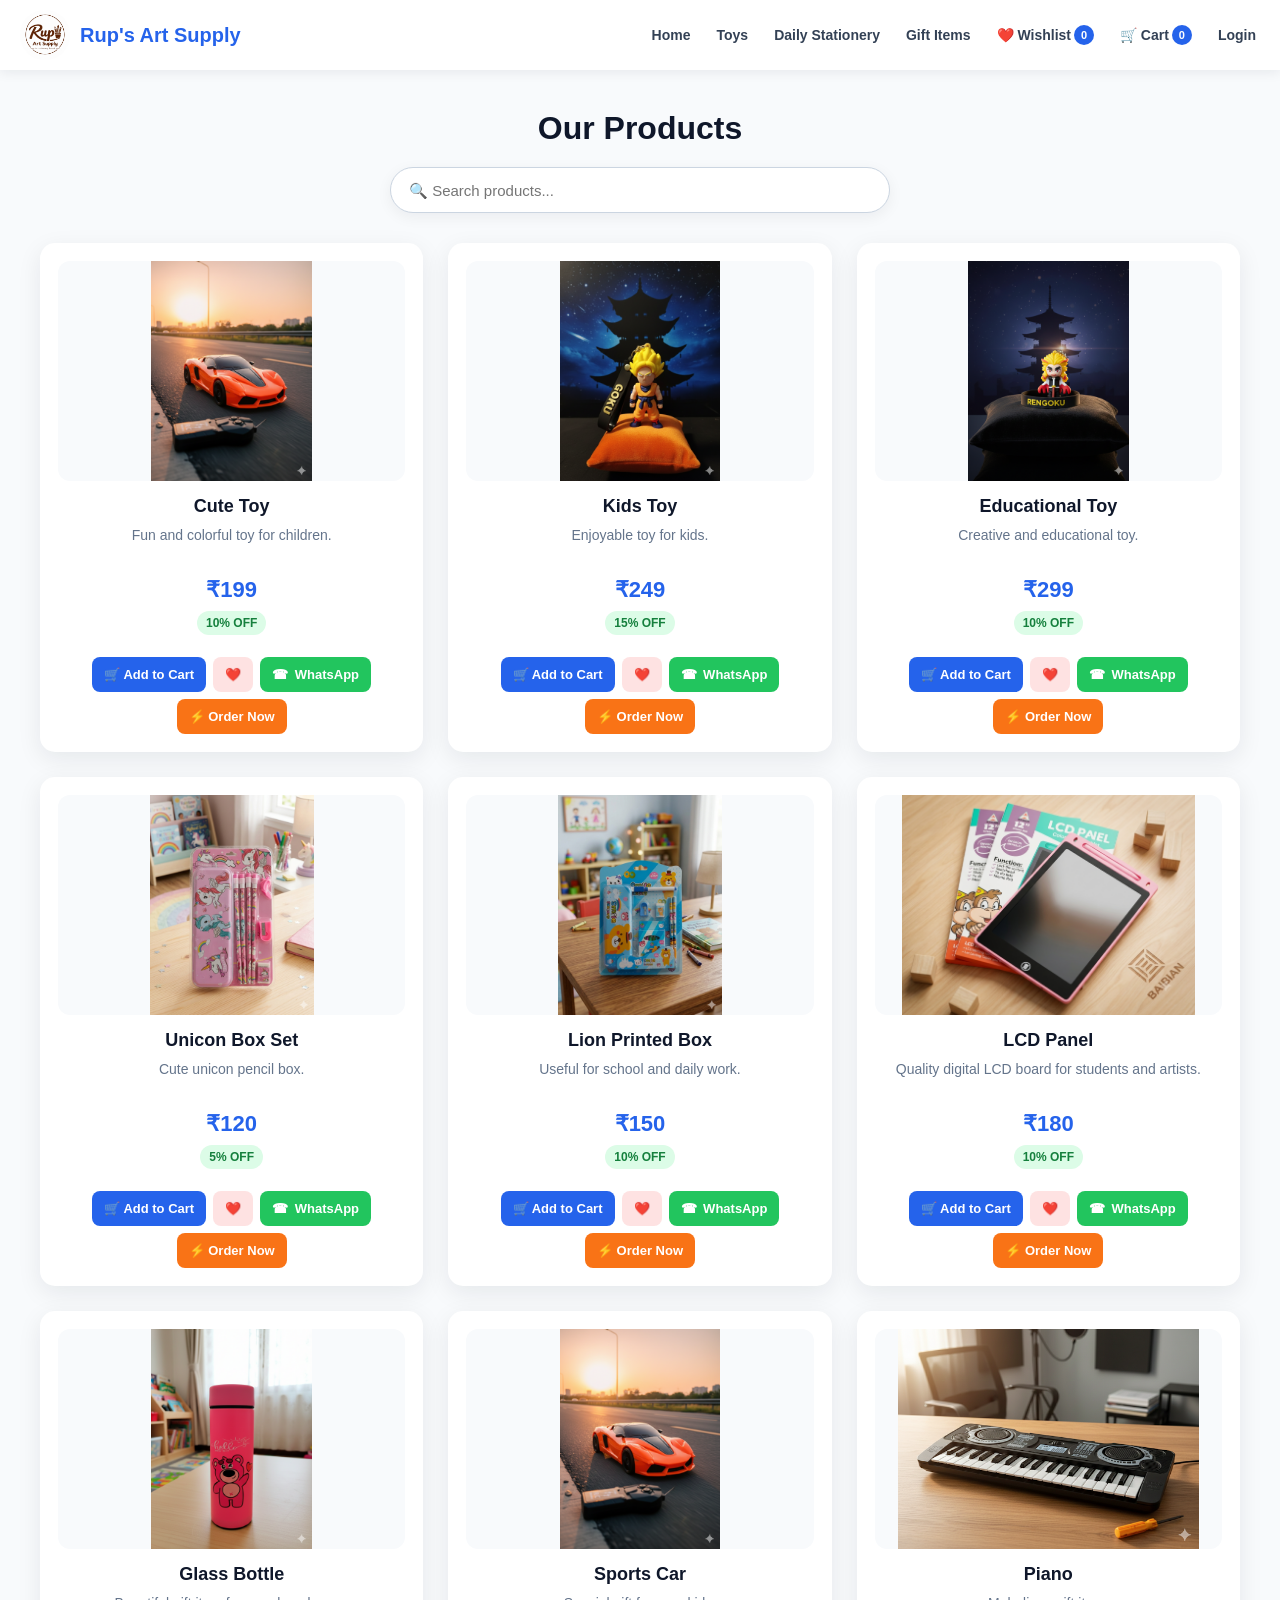
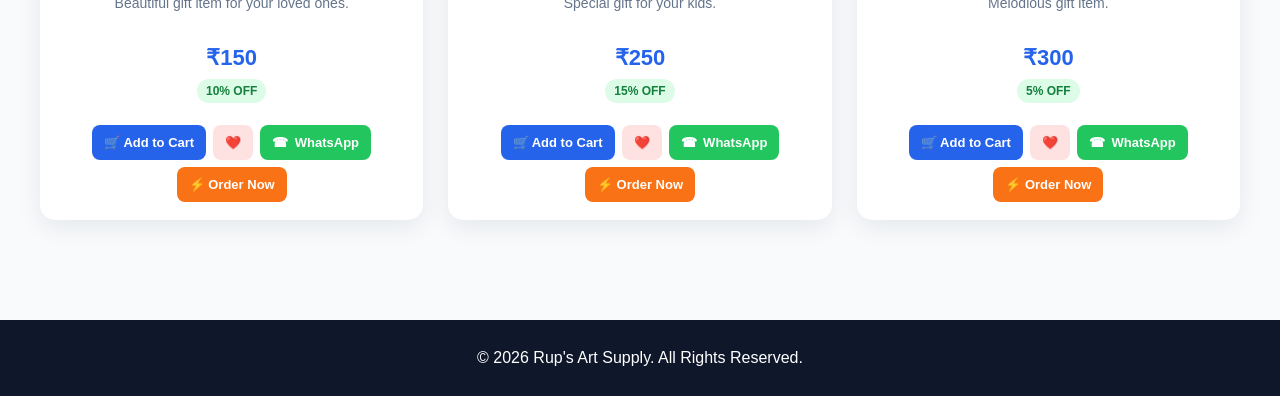
==== products.html @ 2d775015 "Initial website" ====
<!DOCTYPE html>
<html lang="en">

<head>

    <meta charset="UTF-8">

    <meta name="viewport"
          content="width=device-width, initial-scale=1.0">

    <title>Products - Rup's Art Supply</title>

    <link rel="stylesheet" href="style.css">

</head>


<body>


    <!-- ================= HEADER ================= -->

    <header class="header">

        <div class="logo-area">

            <img
                src="images/logo.jpeg"
                alt="Rup's Art Supply Logo"
            >

            <h2>Rup's Art Supply</h2>

        </div>


        <nav class="main-navigation">

            <a href="index.html">
                Home
            </a>

            <a href="products.html?category=toys">
                Toys
            </a>

            <a href="products.html?category=stationery">
                Daily Stationery
            </a>

            <a href="products.html?category=gifts">
                Gift Items
            </a>

            <a href="wishlist.html">
                ❤️ Wishlist
                <span id="wishlistCount">0</span>
            </a>

            <a href="cart.html">
                🛒 Cart
                <span id="cartCount">0</span>
            </a>

            <a href="login.html">
                Login
            </a>

        </nav>

    </header>



    <!-- ================= PRODUCTS PAGE ================= -->

    <main class="products-page">


        <!-- ================= TITLE ================= -->

        <div class="products-page-heading">

            <h1 id="pageTitle">
                Our Products
            </h1>


            <!-- ================= SEARCH ================= -->

            <div class="search-box">

                <input
                    type="text"
                    id="searchInput"
                    placeholder="🔍 Search products..."
                    autocomplete="off"
                >

            </div>

        </div>



        <!-- ================= PRODUCT GRID ================= -->

        <div
            id="productContainer"
            class="product-grid"
        >

            <!-- Products will be added by JavaScript -->

        </div>


    </main>



    <!-- ================= FOOTER ================= -->

    <footer>

        <p>
            © 2026 Rup's Art Supply.
            All Rights Reserved.
        </p>

    </footer>



    <!-- ================= JAVASCRIPT ================= -->

    <script src="script.js"></script>

</body>

</html>
---- style.css ----
/* =====================================================
   RUP'S ART SUPPLY
   COMPLETE RESPONSIVE STYLE.CSS
   ===================================================== */


/* =====================================================
   BASIC
   ===================================================== */

* {
    margin: 0;
    padding: 0;
    box-sizing: border-box;
}

html {
    width: 100%;
    min-height: 100%;
    scroll-behavior: smooth;
    overflow-x: hidden;
}

body {
    width: 100%;
    min-height: 100vh;

    margin: 0;
    padding: 0;

    font-family: Arial, Helvetica, sans-serif;

    background: #f8fafc;

    color: #0f172a;

    overflow-x: hidden;

    opacity: 1;

    transition:
        opacity 0.35s ease,
        transform 0.35s ease;
}


/* =====================================================
   PAGE LOADING
   ===================================================== */

body.page-loaded {
    opacity: 1;
    transform: translateY(0);
}


/* =====================================================
   LINKS
   ===================================================== */

a {
    text-decoration: none;
    color: inherit;
}


/* =====================================================
   HEADER
   ===================================================== */

.header {
    width: 100%;

    min-height: 70px;

    padding: 10px 20px;

    background: #ffffff;

    display: flex;

    align-items: center;

    justify-content: space-between;

    gap: 20px;

    position: sticky;

    top: 0;

    z-index: 1000;

    box-shadow: 0 2px 12px rgba(15, 23, 42, 0.08);
}


/* =====================================================
   LOGO AREA
   ===================================================== */

.logo-area {
    display: flex;

    align-items: center;

    gap: 10px;

    flex-shrink: 0;
}

.logo-area img {
    width: 50px;

    height: 50px;

    object-fit: cover;

    border-radius: 50%;
}

.logo-area h2 {
    font-size: 20px;

    color: #2563eb;

    white-space: nowrap;
}


/* =====================================================
   MAIN NAVIGATION
   ===================================================== */

.header nav,
.main-navigation {
    display: flex;

    flex-direction: row;

    flex-wrap: nowrap;

    align-items: center;

    justify-content: flex-end;

    gap: 18px;

    white-space: nowrap;

    overflow-x: auto;

    overflow-y: hidden;

    max-width: 100%;

    scrollbar-width: none;

    -webkit-overflow-scrolling: touch;
}

.header nav::-webkit-scrollbar,
.main-navigation::-webkit-scrollbar {
    display: none;
}

.header nav a,
.main-navigation a {
    flex: 0 0 auto;

    display: inline-flex;

    align-items: center;

    justify-content: center;

    padding: 8px 4px;

    font-size: 14px;

    font-weight: 600;

    color: #334155;

    transition:
        color 0.2s ease,
        transform 0.2s ease;
}

.header nav a:hover,
.main-navigation a:hover {
    color: #2563eb;

    transform: translateY(-1px);
}


/* =====================================================
   COUNTERS
   ===================================================== */

#cartCount,
#wishlistCount {
    display: inline-flex;

    align-items: center;

    justify-content: center;

    min-width: 20px;

    height: 20px;

    padding: 0 5px;

    margin-left: 3px;

    border-radius: 20px;

    background: #2563eb;

    color: #ffffff;

    font-size: 11px;

    font-weight: bold;
}


/* =====================================================
   HERO
   ===================================================== */

.hero {
    width: 100%;

    height: 520px;

    position: relative;

    overflow: hidden;

    background: #dbeafe;
}

.hero-video {
    position: absolute;

    inset: 0;

    width: 100%;

    height: 100%;

    object-fit: cover;

    z-index: 1;
}

.hero-overlay {
    position: absolute;

    inset: 0;

    background: rgba(15, 23, 42, 0.38);

    z-index: 2;
}

.hero-content {
    position: absolute;

    inset: 0;

    z-index: 3;

    display: flex;

    flex-direction: column;

    align-items: center;

    justify-content: center;

    text-align: center;

    padding: 20px;
}

.hero-content p {
    color: #ffffff;

    font-size: 28px;

    font-weight: bold;

    margin-bottom: 20px;

    text-shadow: 0 2px 8px rgba(0, 0, 0, 0.3);
}

.hero-button {
    display: inline-flex;

    align-items: center;

    justify-content: center;

    padding: 12px 24px;

    background: #2563eb;

    color: #ffffff;

    border-radius: 8px;

    font-weight: bold;

    transition: 0.2s ease;
}

.hero-button:hover {
    background: #1d4ed8;

    transform: translateY(-2px);
}


/* =====================================================
   CATEGORY SECTION
   ===================================================== */

.categories {
    width: 100%;

    padding: 55px 20px;
}

.categories > h2 {
    text-align: center;

    margin-bottom: 30px;

    color: #0f172a;
}

.category-container {
    width: 100%;

    max-width: 1100px;

    margin: 0 auto;

    display: grid;

    grid-template-columns: repeat(3, 1fr);

    gap: 25px;
}

.category-card {
    background: #ffffff;

    border-radius: 15px;

    padding: 20px;

    text-align: center;

    box-shadow: 0 7px 25px rgba(15, 23, 42, 0.08);

    transition:
        transform 0.25s ease,
        box-shadow 0.25s ease;
}

.category-card:hover {
    transform: translateY(-5px);

    box-shadow: 0 12px 30px rgba(15, 23, 42, 0.12);
}

.category-card img {
    width: 100%;

    height: 190px;

    object-fit: contain;

    margin-bottom: 15px;
}

.category-card h3 {
    margin-bottom: 10px;
}

.category-card p {
    color: #64748b;

    margin-bottom: 15px;

    line-height: 1.5;
}

.category-button {
    display: inline-block;

    padding: 10px 18px;

    background: #2563eb;

    color: #ffffff;

    border-radius: 8px;

    font-weight: bold;
}


/* =====================================================
   PRODUCT SECTION
   ===================================================== */

.products-section {
    width: 100%;

    padding: 40px 20px;
}

.products-section h1,
.products-section h2 {
    text-align: center;

    margin-bottom: 25px;
}

#productContainer,
.product-container {
    width: 100%;

    max-width: 1200px;

    margin: 0 auto;

    display: grid;

    grid-template-columns: repeat(3, minmax(0, 1fr));

    gap: 25px;
}


/* =====================================================
   PRODUCT CARD
   ===================================================== */

.product-card {
    min-width: 0;

    background: #ffffff;

    padding: 18px;

    border-radius: 15px;

    box-shadow: 0 7px 25px rgba(15, 23, 42, 0.08);

    text-align: center;

    cursor: pointer;

    transition:
        transform 0.25s ease,
        box-shadow 0.25s ease;
}

.product-card:hover {
    transform: translateY(-5px);

    box-shadow: 0 12px 30px rgba(15, 23, 42, 0.13);
}

.product-image-box {
    width: 100%;

    height: 220px;

    display: flex;

    align-items: center;

    justify-content: center;

    overflow: hidden;

    border-radius: 12px;

    background: #f8fafc;

    margin-bottom: 15px;
}

.product-image-box img {
    width: 100%;

    height: 100%;

    object-fit: contain;

    transition: transform 0.25s ease;
}

.product-card:hover .product-image-box img {
    transform: scale(1.04);
}

.product-card h3 {
    font-size: 18px;

    margin-bottom: 8px;
}

.product-description {
    color: #64748b;

    font-size: 14px;

    line-height: 1.5;

    min-height: 42px;

    margin-bottom: 10px;
}

.product-price {
    color: #2563eb;

    font-size: 22px;

    font-weight: bold;

    margin-bottom: 8px;
}

.discount {
    display: inline-block;

    padding: 5px 9px;

    background: #dcfce7;

    color: #15803d;

    border-radius: 20px;

    font-size: 12px;

    font-weight: bold;

    margin-bottom: 12px;
}


/* =====================================================
   PRODUCT BUTTONS
   ===================================================== */

.product-buttons {
    display: flex;

    flex-wrap: wrap;

    justify-content: center;

    gap: 7px;

    margin-top: 10px;
}

.product-buttons button,
.details-buttons button {
    border: none;

    border-radius: 8px;

    padding: 10px 12px;

    font-size: 13px;

    font-weight: bold;

    cursor: pointer;

    transition:
        transform 0.2s ease,
        box-shadow 0.2s ease;
}

.product-buttons button:hover,
.details-buttons button:hover {
    transform: translateY(-2px);

    box-shadow: 0 5px 15px rgba(15, 23, 42, 0.12);
}


/* =====================================================
   BUTTON TYPES
   ===================================================== */

.cart-button {
    background: #2563eb;

    color: #ffffff;
}

.wishlist-button {
    background: #fee2e2;

    color: #dc2626;
}

.whatsapp-button {
    background: #22c55e;

    color: #ffffff;
}

.order-button {
    background: #f97316;

    color: #ffffff;
}

.remove-button {
    background: #ef4444;

    color: #ffffff;

    border: none;

    border-radius: 8px;

    padding: 9px 12px;

    cursor: pointer;
}

.whatsapp-icon {
    margin-right: 3px;
}


/* =====================================================
   PRODUCT DETAILS
   ===================================================== */

#productDetails {
    width: 92%;

    max-width: 1100px;

    margin: 40px auto;

    padding: 30px;

    background: #ffffff;

    border-radius: 18px;

    box-shadow: 0 8px 30px rgba(15, 23, 42, 0.08);

    display: grid;

    grid-template-columns: 1fr 1fr;

    gap: 35px;

    align-items: center;
}

.details-image {
    width: 100%;

    height: 400px;

    display: flex;

    align-items: center;

    justify-content: center;

    background: #f8fafc;

    border-radius: 15px;

    overflow: hidden;
}

.details-image img {
    width: 100%;

    height: 100%;

    object-fit: contain;
}

.details-info h1 {
    font-size: 32px;

    margin-bottom: 15px;
}

.details-price {
    color: #2563eb;

    font-size: 28px;

    font-weight: bold;

    margin-bottom: 10px;
}

.details-description {
    color: #64748b;

    line-height: 1.7;

    margin: 20px 0;
}

.details-buttons {
    display: flex;

    flex-wrap: wrap;

    gap: 8px;
}

.large-order-button {
    padding: 12px 20px !important;
}


/* =====================================================
   ORDER NOW SECTION
   ===================================================== */

#orderSection {
    width: 92%;

    max-width: 700px;

    margin: 35px auto 60px;

    padding: 30px;

    background: #ffffff;

    border: 1px solid #e2e8f0;

    border-radius: 18px;

    box-shadow: 0 10px 35px rgba(15, 23, 42, 0.10);

    position: relative;

    overflow: hidden;

    scroll-margin-top: 100px;
}

#orderSection h2 {
    color: #2563eb;

    font-size: 26px;

    margin: 0 0 22px;

    text-align: center;
}

#orderSection h3 {
    font-size: 20px;

    color: #0f172a;

    margin: 0 0 10px;

    text-align: center;
}

#orderSection p {
    color: #475569;

    margin: 0 0 14px;

    line-height: 1.5;
}

#orderProductPrice {
    display: block;

    text-align: center;

    font-size: 24px;

    font-weight: 700;

    color: #2563eb;

    margin: 10px 0 18px;
}

#orderSection input,
#orderSection textarea {
    width: 100%;

    padding: 13px 14px;

    margin: 0 0 14px;

    border: 1px solid #cbd5e1;

    border-radius: 9px;

    outline: none;

    background: #ffffff;

    font-family: inherit;

    font-size: 15px;

    display: block;

    transition:
        border-color 0.2s ease,
        box-shadow 0.2s ease;
}

#orderSection input:focus,
#orderSection textarea:focus {
    border-color: #2563eb;

    box-shadow: 0 0 0 3px rgba(37, 99, 235, 0.10);
}

#orderSection textarea {
    min-height: 110px;

    resize: vertical;
}

#orderQuantity {
    width: 90px !important;

    max-width: 90px;

    text-align: center;

    margin: 0 auto 18px !important;

    font-weight: bold;
}

#orderTotal {
    display: block;

    text-align: center;

    font-size: 26px;

    font-weight: 700;

    color: #16a34a;

    margin: 15px 0 22px;
}

#orderSection button {
    min-height: 44px;

    padding: 12px 18px;

    border: none;

    border-radius: 9px;

    font-size: 14px;

    font-weight: 700;

    margin: 5px;

    cursor: pointer;

    transition:
        transform 0.2s ease,
        box-shadow 0.2s ease,
        opacity 0.2s ease;
}

#orderSection button:hover {
    transform: translateY(-2px);

    box-shadow: 0 5px 15px rgba(15, 23, 42, 0.12);
}

#orderSection button:active {
    transform: scale(0.97);
}


/* =====================================================
   CART
   ===================================================== */

#cartContainer {
    width: 92%;

    max-width: 1000px;

    margin: 30px auto;
}

.cart-item {
    display: flex;

    align-items: center;

    gap: 20px;

    background: #ffffff;

    padding: 18px;

    margin-bottom: 15px;

    border-radius: 14px;

    box-shadow: 0 5px 20px rgba(15, 23, 42, 0.07);
}

.cart-item img {
    width: 130px;

    height: 130px;

    object-fit: contain;

    background: #f8fafc;

    border-radius: 10px;
}

.cart-info {
    flex: 1;
}

.cart-info h3 {
    margin-bottom: 8px;
}

.quantity-controls {
    display: flex;

    align-items: center;

    gap: 10px;

    margin: 10px 0;
}

.quantity-controls button {
    width: 34px;

    height: 34px;

    border: none;

    border-radius: 7px;

    background: #2563eb;

    color: #ffffff;

    font-size: 20px;

    cursor: pointer;
}

.quantity-controls span {
    font-weight: bold;
}

#cartTotal {
    text-align: center;

    font-size: 28px;

    font-weight: bold;

    color: #16a34a;

    margin: 25px;
}


/* =====================================================
   WISHLIST
   ===================================================== */

#wishlistContainer {
    width: 92%;

    max-width: 1200px;

    margin: 30px auto;

    display: grid;

    grid-template-columns: repeat(3, minmax(0, 1fr));

    gap: 25px;
}


/* =====================================================
   EMPTY MESSAGE
   ===================================================== */

.empty-message,
.no-products {
    text-align: center;

    padding: 40px;

    color: #64748b;

    font-size: 18px;
}


/* =====================================================
   ENQUIRY
   ===================================================== */

.enquiry {
    width: 92%;

    max-width: 800px;

    margin: 30px auto 50px;

    padding: 35px;

    text-align: center;

    background: #ffffff;

    border-radius: 15px;

    box-shadow: 0 7px 25px rgba(15, 23, 42, 0.08);
}

.enquiry h2 {
    margin-bottom: 10px;
}

.enquiry p {
    color: #64748b;

    margin-bottom: 20px;
}

.enquiry-button {
    display: inline-block;

    padding: 11px 20px;

    background: #2563eb;

    color: #ffffff;

    border-radius: 8px;

    font-weight: bold;
}


/* =====================================================
   LOGIN
   ===================================================== */

#loginForm {
    width: 92%;

    max-width: 450px;

    margin: 50px auto;

    padding: 30px;

    background: #ffffff;

    border-radius: 16px;

    box-shadow: 0 8px 30px rgba(15, 23, 42, 0.08);
}

#loginForm input {
    width: 100%;

    padding: 13px;

    margin-bottom: 15px;

    border: 1px solid #cbd5e1;

    border-radius: 8px;

    font-size: 15px;
}

#loginForm button {
    width: 100%;

    padding: 13px;

    border: none;

    border-radius: 8px;

    background: #2563eb;

    color: #ffffff;

    font-weight: bold;

    cursor: pointer;
}


/* =====================================================
   FOOTER
   ===================================================== */

footer {
    width: 100%;

    margin-top: 40px;

    padding: 25px 15px;

    background: #0f172a;

    color: #ffffff;

    text-align: center;

    line-height: 1.6;
}


/* =====================================================
   PAGE TRANSITION
   ===================================================== */

#pageTransition {
    position: fixed;

    inset: 0;

    background: #ffffff;

    z-index: 99999;

    pointer-events: none;

    opacity: 0;

    transform: translateY(100%);

    transition:
        opacity 0.35s ease,
        transform 0.35s ease;
}

#pageTransition.active {
    opacity: 1;

    transform: translateY(0);
}


/* =====================================================
   MOBILE
   ===================================================== */

@media (max-width: 768px) {

    .header {
        min-height: auto;

        padding: 9px 10px;

        display: flex;

        flex-direction: column;

        align-items: stretch;

        gap: 8px;

        position: sticky;

        top: 0;
    }


    .logo-area {
        justify-content: center;
    }


    .logo-area img {
        width: 43px;

        height: 43px;
    }


    .logo-area h2 {
        font-size: 18px;
    }


    /* IMPORTANT:
       MOBILE NAVIGATION STAYS HORIZONTAL
    */

    .header nav,
    .main-navigation {
        width: 100%;

        display: flex;

        flex-direction: row;

        flex-wrap: nowrap;

        justify-content: flex-start;

        align-items: center;

        gap: 16px;

        overflow-x: auto;

        overflow-y: hidden;

        padding: 4px 2px 7px;

        white-space: nowrap;

        scrollbar-width: none;
    }


    .header nav a,
    .main-navigation a {
        flex: 0 0 auto;

        font-size: 13px;

        padding: 5px 0;
    }


    .hero {
        height: 300px;
    }


    .hero-content {
        padding: 15px;
    }


    .hero-content p {
        font-size: 21px;

        margin-bottom: 15px;
    }


    .categories {
        padding: 35px 12px;
    }


    .category-container {
        grid-template-columns: 1fr;

        gap: 18px;
    }


    .category-card img {
        height: 170px;
    }


    #productContainer,
    .product-container {
        grid-template-columns: repeat(2, minmax(0, 1fr));

        gap: 12px;

        padding: 0 4px;
    }


    .products-section {
        padding: 30px 8px;
    }


    .product-card {
        padding: 11px;

        border-radius: 12px;
    }


    .product-image-box {
        height: 155px;
    }


    .product-card h3 {
        font-size: 15px;
    }


    .product-description {
        font-size: 12px;

        min-height: auto;
    }


    .product-price {
        font-size: 19px;
    }


    .product-buttons {
        flex-direction: column;

        gap: 5px;
    }


    .product-buttons button {
        width: 100%;

        font-size: 12px;

        padding: 9px 6px;
    }


    #productDetails {
        width: calc(100% - 20px);

        margin: 25px auto;

        padding: 18px;

        grid-template-columns: 1fr;

        gap: 20px;
    }


    .details-image {
        height: 280px;
    }


    .details-info h1 {
        font-size: 25px;

        text-align: center;
    }


    .details-price {
        text-align: center;

        font-size: 24px;
    }


    .details-description {
        text-align: center;
    }


    .details-buttons {
        flex-direction: column;

        gap: 7px;
    }


    .details-buttons button {
        width: 100%;
    }


    /* ORDER SECTION */

    #orderSection {
        width: calc(100% - 24px);

        max-width: none;

        margin: 25px auto 40px;

        padding: 20px 16px;

        border-radius: 14px;

        scroll-margin-top: 85px;
    }


    #orderSection h2 {
        font-size: 22px;

        margin-bottom: 18px;
    }


    #orderSection h3 {
        font-size: 18px;
    }


    #orderProductPrice {
        font-size: 22px;

        margin-bottom: 15px;
    }


    #orderQuantity {
        width: 85px !important;

        max-width: 85px;

        margin-left: auto !important;

        margin-right: auto !important;
    }


    #orderSection input,
    #orderSection textarea {
        width: 100%;

        font-size: 16px;

        padding: 12px;

        margin-bottom: 12px;
    }


    #orderSection textarea {
        min-height: 100px;
    }


    #orderTotal {
        font-size: 24px;

        margin: 14px 0 18px;
    }


    #orderSection button {
        width: 100%;

        margin: 5px 0;

        min-height: 46px;

        font-size: 14px;
    }


    /* CART */

    #cartContainer {
        width: calc(100% - 20px);
    }


    .cart-item {
        flex-direction: column;

        text-align: center;

        gap: 12px;
    }


    .cart-item img {
        width: 150px;

        height: 150px;
    }


    .cart-info {
        width: 100%;
    }


    .quantity-controls {
        justify-content: center;
    }


    /* WISHLIST */

    #wishlistContainer {
        width: calc(100% - 20px);

        grid-template-columns: repeat(2, minmax(0, 1fr));

        gap: 12px;
    }
}


/* =====================================================
   VERY SMALL MOBILE
   ===================================================== */

@media (max-width: 380px) {

    .logo-area h2 {
        font-size: 16px;
    }


    .header nav,
    .main-navigation {
        gap: 13px;
    }


    .header nav a,
    .main-navigation a {
        font-size: 12px;
    }


    #productContainer,
    .product-container {
        grid-template-columns: 1fr;
    }


    #wishlistContainer {
        grid-template-columns: 1fr;
    }


    #orderSection {
        width: calc(100% - 18px);

        padding: 18px 12px;
    }


    #orderSection h2 {
        font-size: 20px;
    }


    #orderSection h3 {
        font-size: 17px;
    }


    #orderProductPrice {
        font-size: 20px;
    }


    #orderTotal {
        font-size: 22px;
    }
}


/* =====================================================
   PREVENT HORIZONTAL PAGE SCROLL
   ===================================================== */

img,
video {
    max-width: 100%;
}

button,
input,
textarea {
    max-width: 100%;
}/* =====================================================
   PRODUCTS PAGE - CORRECT SEARCH POSITION
   ===================================================== */

.products-page {
    width: 100%;
    min-height: 100vh;
    padding: 40px 20px 60px;
}

.products-page-heading {
    width: 100%;
    text-align: center;
    margin-bottom: 30px;
}

.products-page-heading h1 {
    margin: 0 0 20px 0;
    font-size: 32px;
    color: #0f172a;
}


/* SEARCH BOX */

.products-page .search-box {
    width: 100%;
    display: flex;
    justify-content: center;
    align-items: center;
    margin: 0 auto;
}

.products-page .search-box input {
    width: 500px;
    max-width: 100%;
    height: 46px;

    padding: 0 18px;

    background: #ffffff;

    border: 1px solid #cbd5e1;

    border-radius: 25px;

    outline: none;

    font-size: 15px;

    color: #0f172a;

    box-shadow: 0 4px 15px rgba(15, 23, 42, 0.06);

    transition:
        border-color 0.2s ease,
        box-shadow 0.2s ease;
}

.products-page .search-box input:focus {
    border-color: #2563eb;

    box-shadow:
        0 0 0 3px rgba(37, 99, 235, 0.10);
}


/* PRODUCT GRID */

.products-page .product-grid {
    width: 100%;
    max-width: 1200px;

    margin: 0 auto;

    display: grid;

    grid-template-columns: repeat(3, minmax(0, 1fr));

    gap: 25px;
}


/* =====================================================
   PRODUCTS PAGE MOBILE
   ===================================================== */

@media (max-width: 768px) {

    .products-page {
        padding: 30px 10px 50px;
    }

    .products-page-heading {
        margin-bottom: 25px;
    }

    .products-page-heading h1 {
        font-size: 26px;
        margin-bottom: 16px;
    }

    .products-page .search-box {
        width: 100%;
    }

    .products-page .search-box input {
        width: 100%;
        height: 44px;
        font-size: 14px;
    }

    .products-page .product-grid {
        grid-template-columns: repeat(2, minmax(0, 1fr));
        gap: 12px;
    }
}


/* =====================================================
   VERY SMALL MOBILE
   ===================================================== */

@media (max-width: 380px) {

    .products-page-heading h1 {
        font-size: 24px;
    }

    .products-page .product-grid {
        grid-template-columns: 1fr;
    }

}/* =====================================================
   ORDER NOW - CORRECT ARRANGEMENT
   ===================================================== */

/* MAIN ORDER SECTION */
#orderSection {
    width: 92%;
    max-width: 760px;
    margin: 35px auto 60px;
    padding: 0;
    background: transparent;
    border: none;
    box-shadow: none;
    overflow: visible;
}

/* ORDER BOX */
#orderSection .order-box {
    width: 100%;
    background: #ffffff;
    padding: 30px;
    border-radius: 18px;
    border: 1px solid #e2e8f0;
    box-shadow: 0 10px 35px rgba(15, 23, 42, 0.10);
}

/* TITLE */
#orderSection .order-box > h2 {
    width: 100%;
    margin: 0 0 8px;
    text-align: center;
    color: #2563eb;
    font-size: 27px;
}

/* SUBTITLE */
#orderSection .order-subtitle {
    text-align: center;
    color: #64748b;
    font-size: 14px;
    margin: 0 0 25px;
}

/* =====================================================
   PRODUCT SUMMARY
   ===================================================== */

#orderSection .order-product-summary {
    width: 100%;
    padding: 22px;
    margin-bottom: 22px;
    background: #f8fafc;
    border: 1px solid #e2e8f0;
    border-radius: 14px;
    text-align: center;
}

#orderSection .order-product-summary h3 {
    margin: 0 0 12px;
    font-size: 21px;
    color: #0f172a;
}

#orderSection .order-product-summary > p {
    margin: 0 0 18px;
    color: #475569;
    font-size: 15px;
}

#orderSection #orderProductPrice {
    display: inline;
    margin: 0;
    font-size: 23px;
    color: #2563eb;
}

/* =====================================================
   QUANTITY
   ===================================================== */

#orderSection .order-quantity {
    display: flex;
    flex-direction: column;
    align-items: center;
    justify-content: center;
    width: 100%;
    margin: 15px 0 20px;
}

#orderSection .order-quantity label {
    display: block;
    margin-bottom: 8px;
    font-size: 14px;
    font-weight: 700;
    color: #334155;
}

#orderSection .quantity-box {
    display: flex;
    align-items: center;
    justify-content: center;
    gap: 0;
}

#orderSection .quantity-box button {
    width: 42px;
    height: 42px;
    margin: 0 !important;
    padding: 0 !important;
    border: none;
    border-radius: 8px;
    background: #2563eb;
    color: #ffffff;
    font-size: 22px;
    font-weight: bold;
    cursor: pointer;
}

#orderSection .quantity-box button:hover {
    background: #1d4ed8;
}

#orderSection .quantity-box input {
    width: 60px !important;
    height: 42px;
    margin: 0 6px !important;
    padding: 5px !important;
    text-align: center;
    border: 1px solid #cbd5e1;
    border-radius: 8px;
    background: #ffffff;
    font-size: 17px;
    font-weight: bold;
}

/* =====================================================
   TOTAL
   ===================================================== */

#orderSection .order-total-row {
    width: 100%;
    padding-top: 17px;
    border-top: 1px solid #e2e8f0;
    display: flex;
    align-items: center;
    justify-content: space-between;
    gap: 15px;
}

#orderSection .order-total-row span {
    font-size: 16px;
    font-weight: 700;
    color: #334155;
}

#orderSection .order-total-row #orderTotal {
    display: inline;
    margin: 0;
    font-size: 24px;
    color: #16a34a;
}

/* =====================================================
   CUSTOMER DETAILS
   ===================================================== */

#orderSection .customer-form {
    width: 100%;
    padding: 22px;
    margin-bottom: 22px;
    background: #ffffff;
    border: 1px solid #e2e8f0;
    border-radius: 14px;
}

#orderSection .customer-form h3 {
    text-align: left;
    margin: 0 0 20px;
    padding-bottom: 10px;
    border-bottom: 1px solid #e2e8f0;
    font-size: 20px;
    color: #0f172a;
}

#orderSection .customer-form label,
#orderSection .upi-payment-box label {
    display: block;
    width: 100%;
    margin: 0 0 7px;
    color: #334155;
    font-size: 14px;
    font-weight: 700;
    text-align: left;
}

#orderSection .customer-form input,
#orderSection .customer-form textarea {
    width: 100%;
    margin: 0 0 16px;
    padding: 12px 13px;
    border: 1px solid #cbd5e1;
    border-radius: 8px;
    background: #ffffff;
    font-family: inherit;
    font-size: 15px;
    outline: none;
}

#orderSection .customer-form textarea {
    min-height: 105px;
    resize: vertical;
}

#orderSection .customer-form input:focus,
#orderSection .customer-form textarea:focus {
    border-color: #2563eb;
    box-shadow: 0 0 0 3px rgba(37, 99, 235, 0.10);
}

/* =====================================================
   UPI PAYMENT
   ===================================================== */

#orderSection .upi-payment-box {
    width: 100%;
    padding: 22px;
    margin-bottom: 22px;
    background: #eff6ff;
    border: 1px solid #bfdbfe;
    border-radius: 14px;
    text-align: center;
}

#orderSection .upi-payment-box h3 {
    margin: 0 0 10px;
    font-size: 20px;
    color: #1e40af;
}

#orderSection .upi-payment-box p {
    margin: 0 0 10px;
    color: #475569;
    line-height: 1.5;
}

#orderSection .upi-id-box {
    width: 100%;
    margin: 18px 0;
    padding: 13px 15px;
    background: #ffffff;
    border: 1px solid #bfdbfe;
    border-radius: 9px;
    display: flex;
    align-items: center;
    justify-content: space-between;
    gap: 10px;
    text-align: left;
}

#orderSection .upi-id-box span {
    color: #64748b;
    font-size: 14px;
    font-weight: 600;
}

#orderSection .upi-id-box strong {
    color: #1e40af;
    font-size: 15px;
    word-break: break-word;
}

/* PAY NOW */
#orderSection .pay-upi-button {
    width: 100%;
    margin: 5px 0 18px !important;
    background: #2563eb;
    color: #ffffff;
    font-size: 15px;
}

#orderSection .pay-upi-button:hover {
    background: #1d4ed8;
}

/* PAYMENT NOTE */
#orderSection .payment-note {
    padding: 10px;
    margin-bottom: 15px !important;
    background: #ffffff;
    border-radius: 8px;
    font-size: 13px;
    color: #64748b;
}

/* TRANSACTION INPUT */
#orderSection #transactionId {
    width: 100%;
    margin-bottom: 0;
}

/* =====================================================
   PLACE ORDER
   ===================================================== */

#orderSection .place-order-button {
    display: block;
    width: 100%;
    margin: 5px 0 12px !important;
    background: #16a34a;
    color: #ffffff;
    font-size: 16px;
}

#orderSection .place-order-button:hover {
    background: #15803d;
}

/* WARNING */
#orderSection .prepayment-warning {
    width: 100%;
    margin: 0 !important;
    padding: 12px;
    text-align: center;
    background: #fff7ed;
    border: 1px solid #fed7aa;
    border-radius: 8px;
    color: #c2410c !important;
    font-size: 13px;
}

/* =====================================================
   MOBILE ORDER SECTION
   ===================================================== */

@media (max-width: 768px) {

    #orderSection {
        width: calc(100% - 20px);
        margin: 25px auto 40px;
    }

    #orderSection .order-box {
        padding: 18px 14px;
        border-radius: 14px;
    }

    #orderSection .order-box > h2 {
        font-size: 23px;
    }

    #orderSection .order-subtitle {
        font-size: 13px;
        margin-bottom: 20px;
    }

    #orderSection .order-product-summary {
        padding: 17px 12px;
    }

    #orderSection .order-product-summary h3 {
        font-size: 18px;
        word-break: break-word;
    }

    #orderSection #orderProductPrice {
        font-size: 21px;
    }

    #orderSection .order-total-row {
        flex-direction: row;
        align-items: center;
    }

    #orderSection .order-total-row span {
        font-size: 14px;
    }

    #orderSection .order-total-row #orderTotal {
        font-size: 21px;
    }

    #orderSection .customer-form,
    #orderSection .upi-payment-box {
        padding: 17px 13px;
    }

    #orderSection .customer-form h3,
    #orderSection .upi-payment-box h3 {
        font-size: 18px;
    }

    #orderSection .upi-id-box {
        flex-direction: column;
        justify-content: center;
        text-align: center;
        gap: 5px;
    }

    #orderSection .upi-id-box strong {
        font-size: 14px;
    }

    #orderSection .quantity-box button {
        width: 40px;
        height: 40px;
    }

    #orderSection .quantity-box input {
        width: 55px !important;
        height: 40px;
    }
}

/* =====================================================
   VERY SMALL MOBILE
   ===================================================== */

@media (max-width: 380px) {

    #orderSection {
        width: calc(100% - 14px);
    }

    #orderSection .order-box {
        padding: 16px 10px;
    }

    #orderSection .order-total-row span {
        font-size: 13px;
    }

    #orderSection .order-total-row #orderTotal {
        font-size: 19px;
    }

    #orderSection .customer-form,
    #orderSection .upi-payment-box {
        padding: 15px 10px;
    }
}
/* =====================================================
   LOGIN PAGE - CORRECT DESIGN
   ===================================================== */

.login-page {
    width: 100%;
    min-height: calc(100vh - 70px);
    display: flex;
    align-items: center;
    justify-content: center;
    padding: 40px 15px;
    background: #f8fafc;
}

.login-box {
    width: 100%;
    max-width: 430px;
    padding: 30px;
    background: #ffffff;
    border-radius: 18px;
    text-align: center;
    box-shadow: 0 8px 30px rgba(15, 23, 42, 0.10);
    border: 1px solid #e2e8f0;
}

/* LOGIN LOGO */
.login-logo {
    display: block;
    width: 90px;
    height: 90px;
    max-width: 90px;
    max-height: 90px;
    object-fit: cover;
    margin: 0 auto 18px;
    border-radius: 50%;
}

/* LOGIN TITLE */
.login-box h1 {
    margin: 0 0 8px;
    font-size: 28px;
    color: #0f172a;
}

.login-box > p {
    margin: 0 0 25px;
    color: #64748b;
    font-size: 14px;
}

/* LOGIN FORM */
.login-box form {
    width: 100%;
    text-align: left;
}

.login-box form label {
    display: block;
    margin: 0 0 7px;
    color: #334155;
    font-size: 14px;
    font-weight: 700;
}

.login-box form input {
    width: 100%;
    height: 46px;
    margin: 0 0 16px;
    padding: 0 13px;
    border: 1px solid #cbd5e1;
    border-radius: 8px;
    background: #ffffff;
    font-family: inherit;
    font-size: 15px;
    outline: none;
}

.login-box form input:focus {
    border-color: #2563eb;
    box-shadow: 0 0 0 3px rgba(37, 99, 235, 0.10);
}

/* LOGIN BUTTON */
.login-box .login-button {
    width: 100%;
    height: 46px;
    margin: 5px 0 18px;
    padding: 0;
    border: none;
    border-radius: 8px;
    background: #2563eb;
    color: #ffffff;
    font-size: 15px;
    font-weight: 700;
    cursor: pointer;
    transition: 0.2s ease;
}

.login-box .login-button:hover {
    background: #1d4ed8;
    transform: translateY(-1px);
}

/* LOGIN MESSAGE */
.login-box .login-message {
    min-height: 0;
    margin: 0 0 15px;
}

/* BACK TO HOME */
.login-box > a {
    display: inline-block;
    color: #2563eb;
    font-size: 14px;
    font-weight: 600;
    text-decoration: none;
}

.login-box > a:hover {
    text-decoration: underline;
}


/* =====================================================
   LOGIN MOBILE
   ===================================================== */

@media (max-width: 768px) {

    .login-page {
        min-height: calc(100vh - 120px);
        padding: 30px 12px;
    }

    .login-box {
        width: 100%;
        max-width: 430px;
        padding: 24px 18px;
        border-radius: 15px;
    }

    .login-logo {
        width: 75px;
        height: 75px;
        max-width: 75px;
        max-height: 75px;
        margin-bottom: 15px;
    }

    .login-box h1 {
        font-size: 24px;
    }

    .login-box form input {
        height: 45px;
        font-size: 16px;
    }

    .login-box .login-button {
        height: 46px;
    }
}


/* =====================================================
   VERY SMALL MOBILE
   ===================================================== */

@media (max-width: 380px) {

    .login-page {
        padding: 20px 10px;
    }

    .login-box {
        padding: 22px 14px;
    }

    .login-logo {
        width: 70px;
        height: 70px;
        max-width: 70px;
        max-height: 70px;
    }

    .login-box h1 {
        font-size: 22px;
    }
}
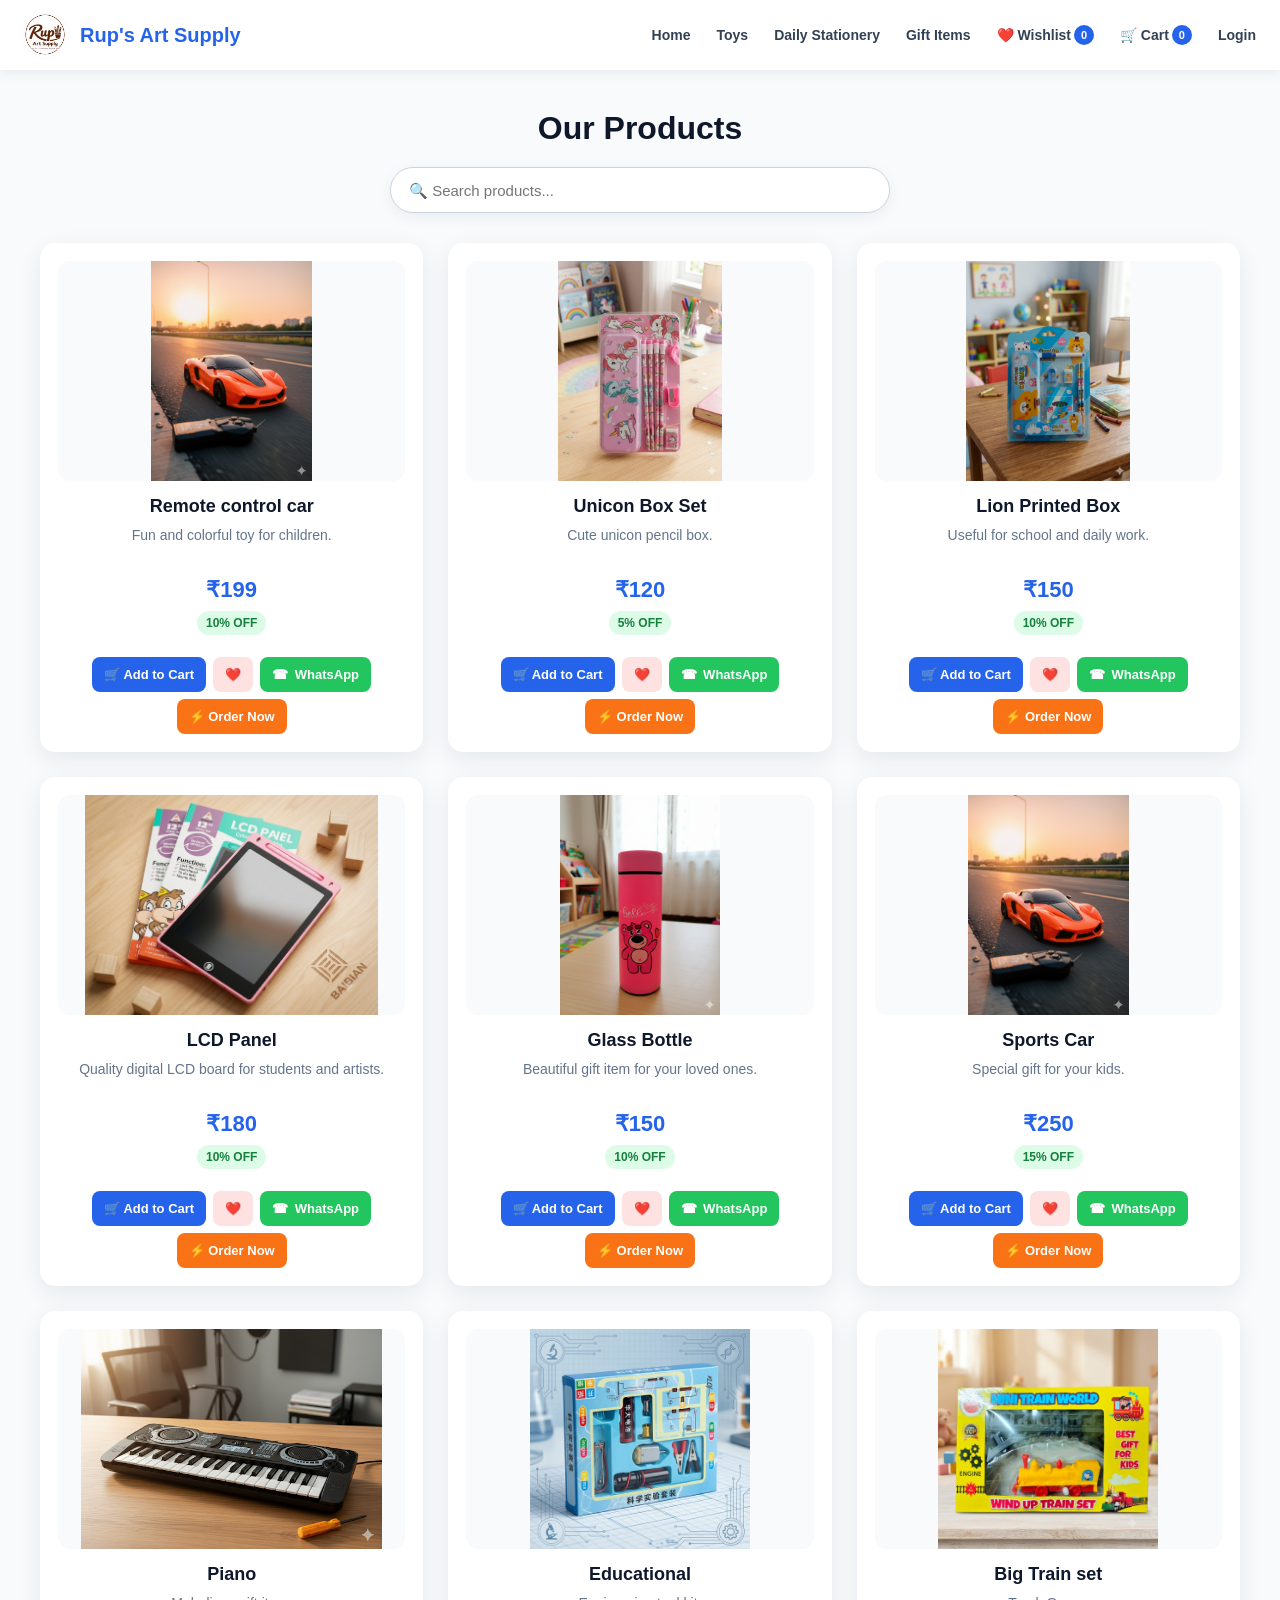
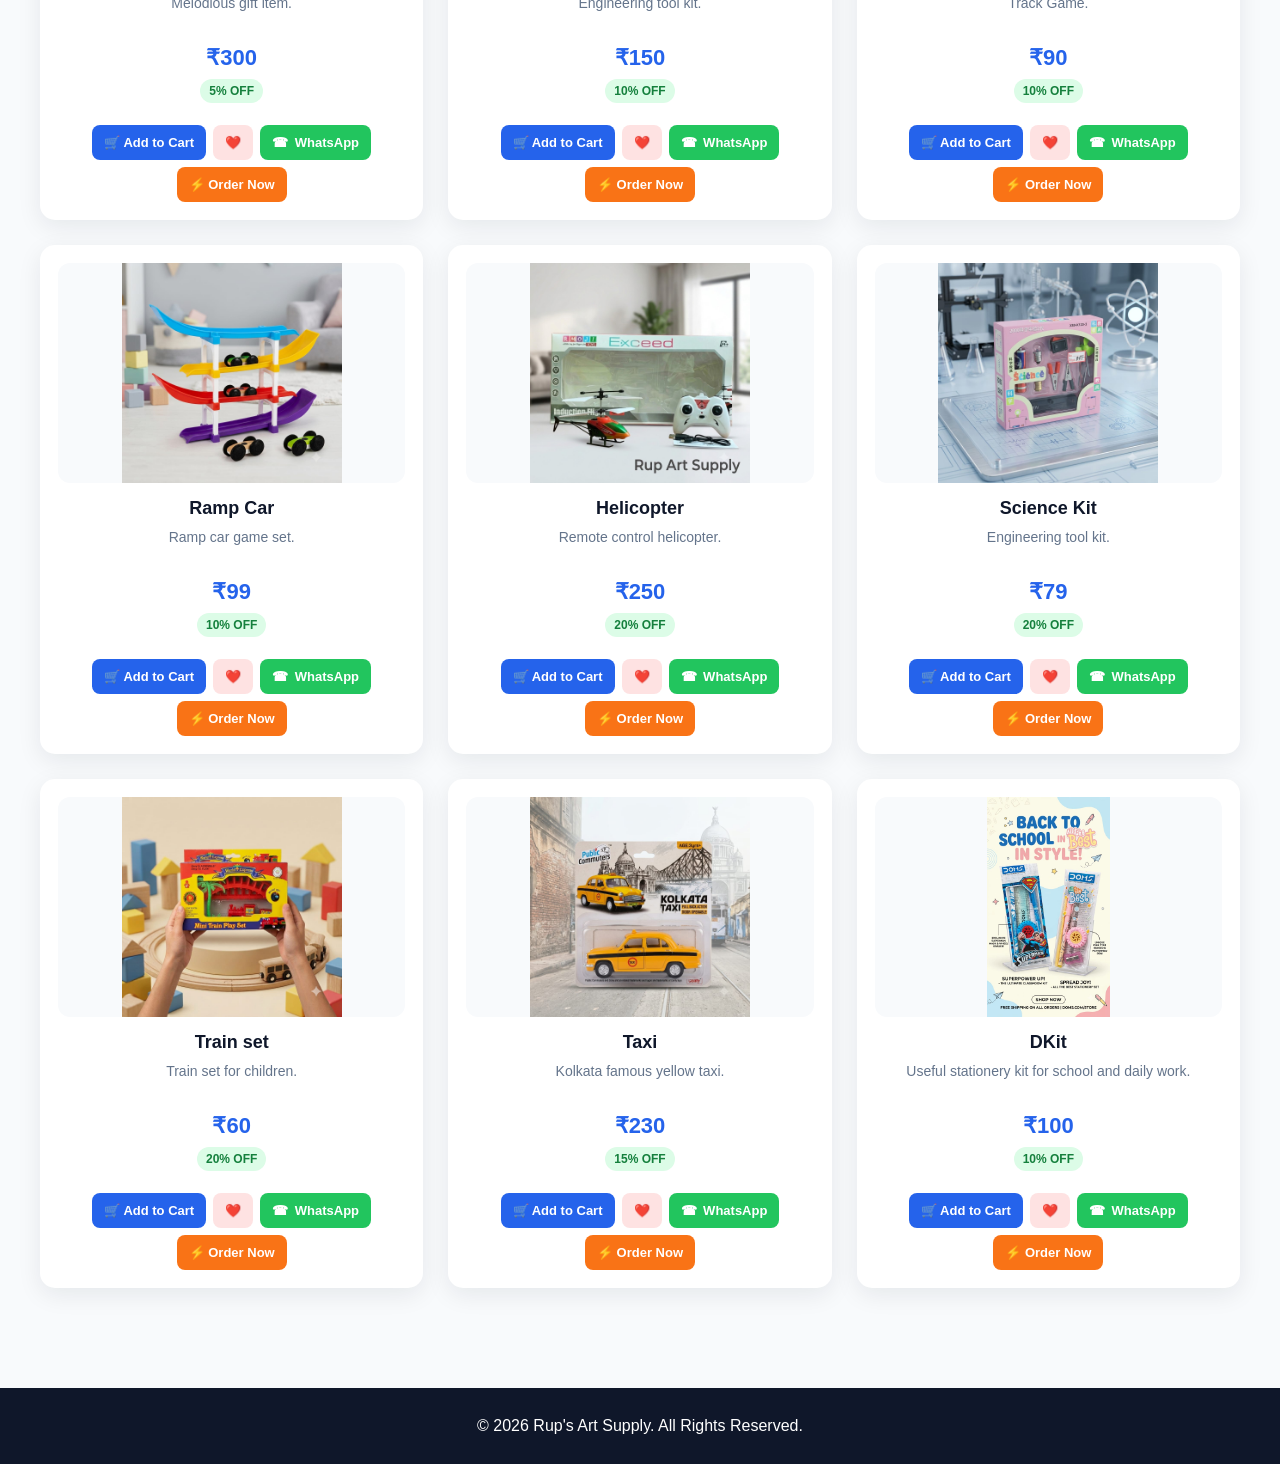
==== commit 87f704b8: "up" ====
--- a/products.html
+++ b/products.html
@@ -134,7 +134,7 @@
 
     <!-- ================= JAVASCRIPT ================= -->
 
-    <script src="script.js"></script>
+<script src="script.js?v=2"></script>
 
 </body>
 
